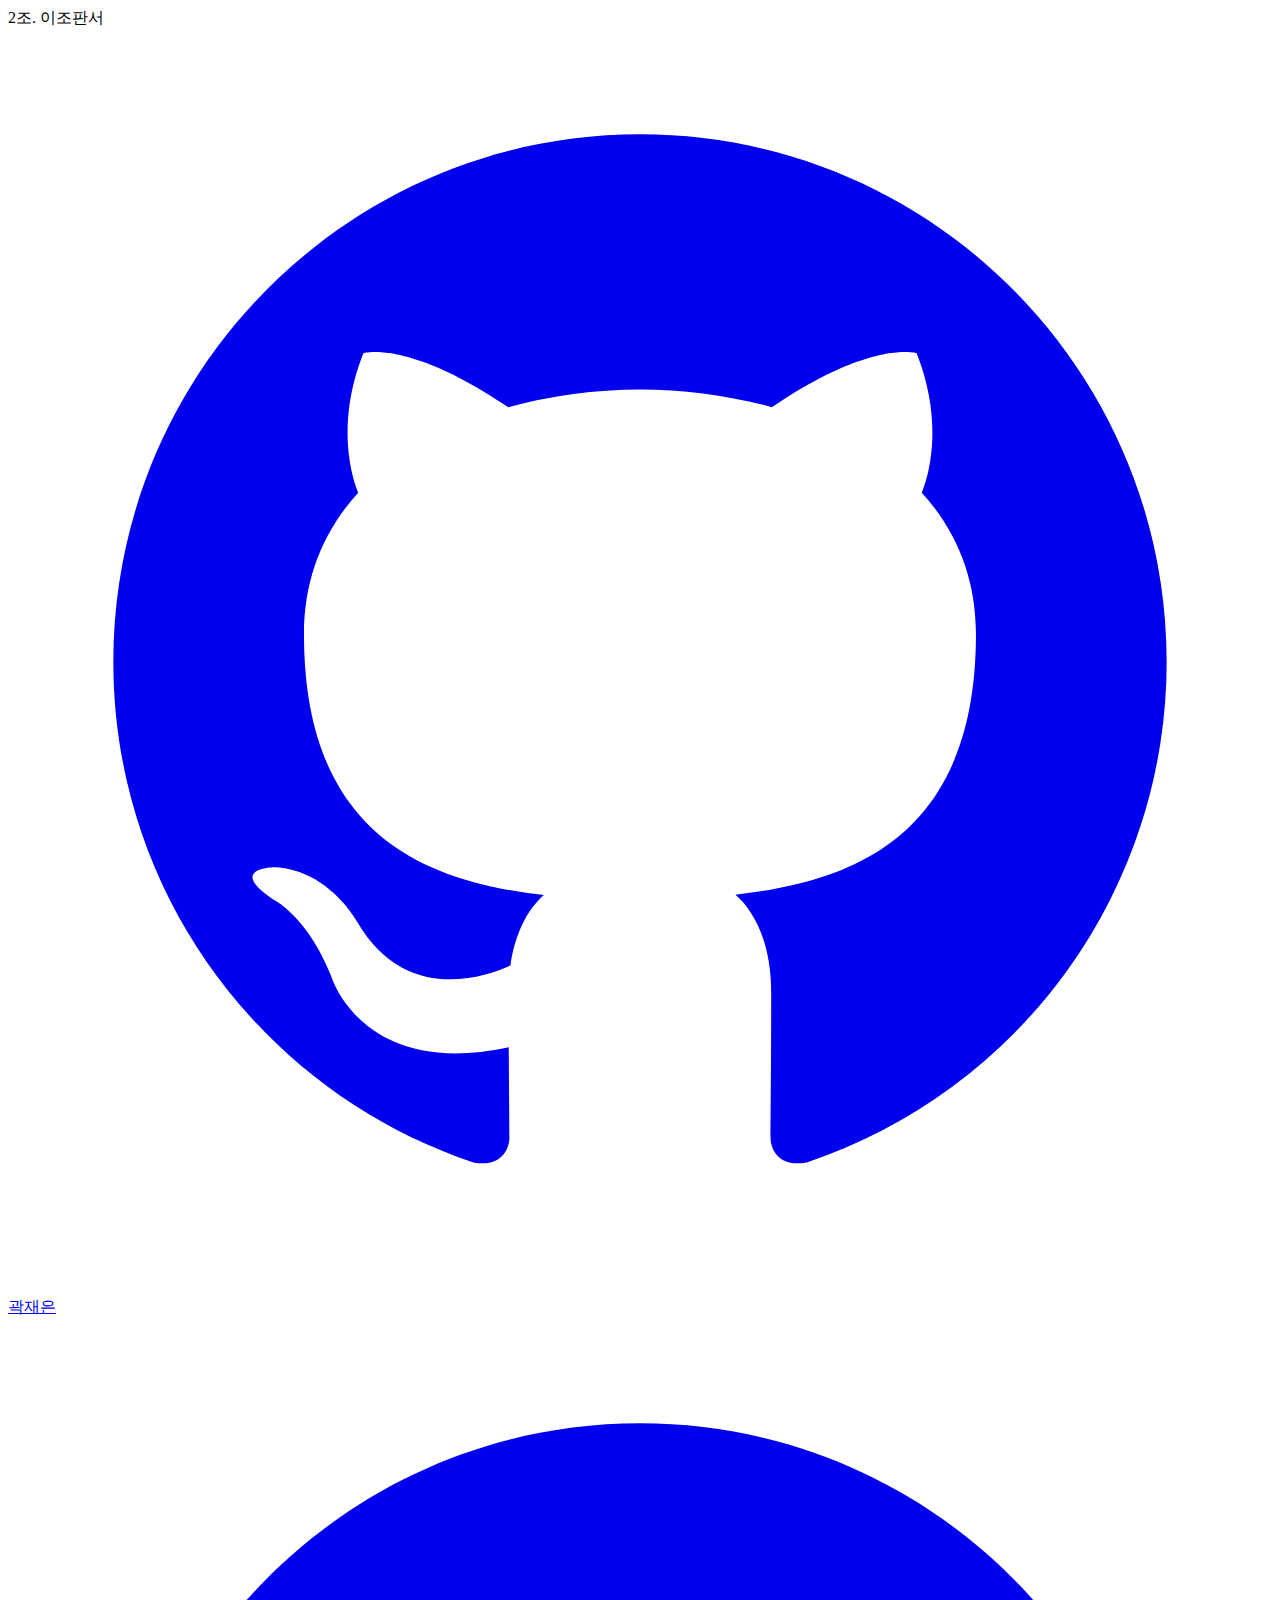
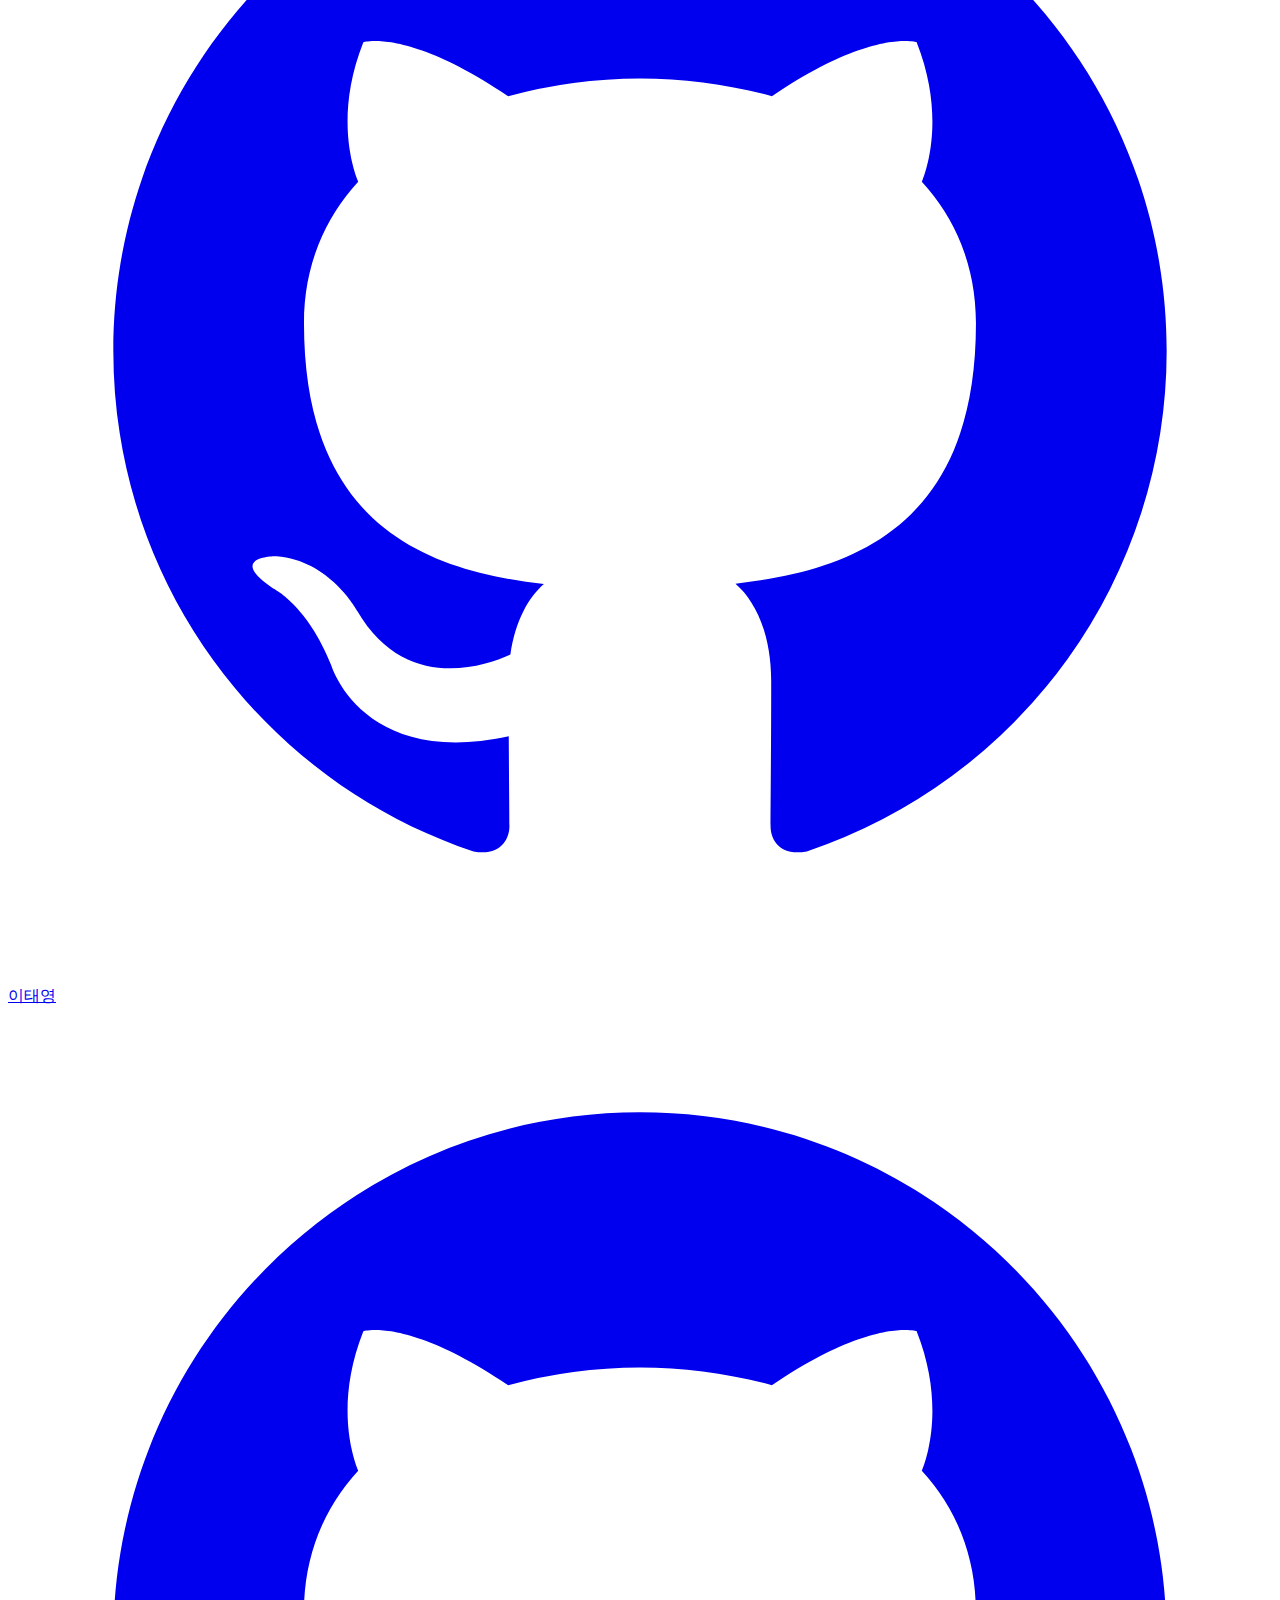
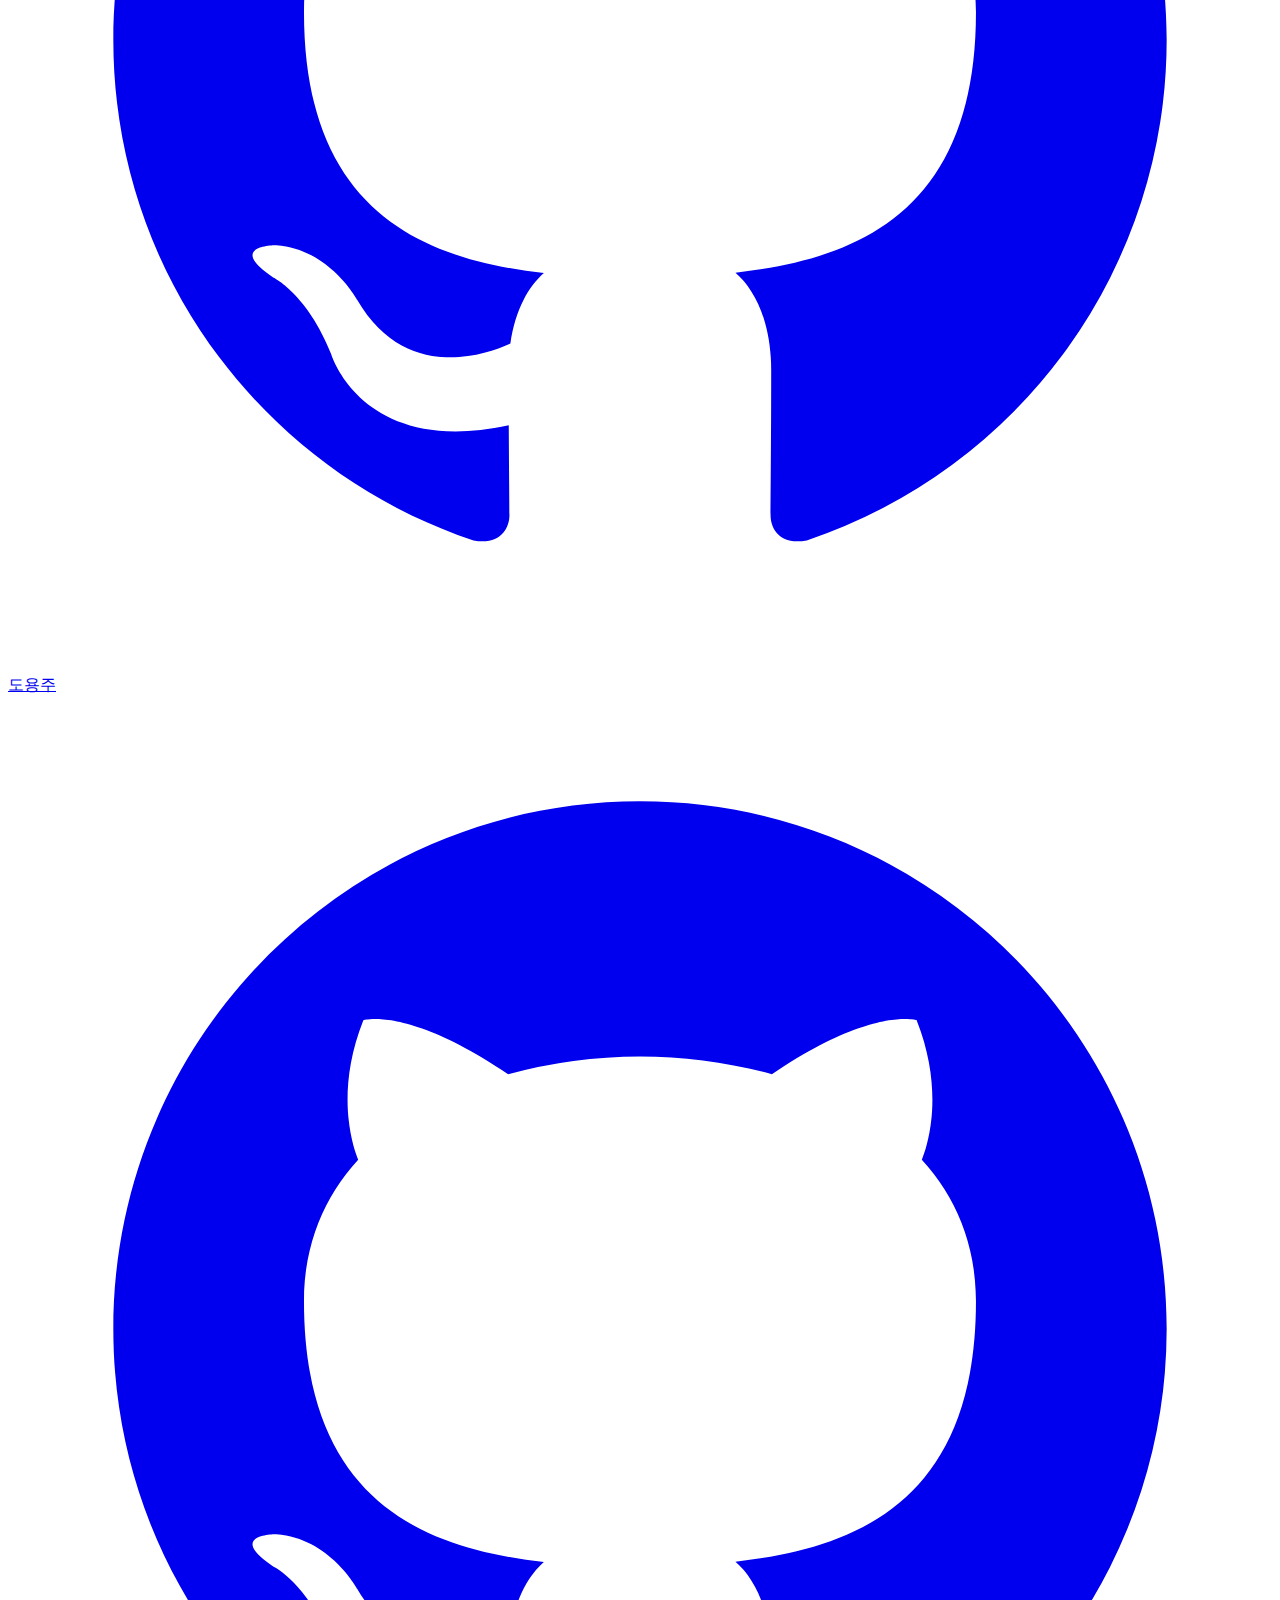
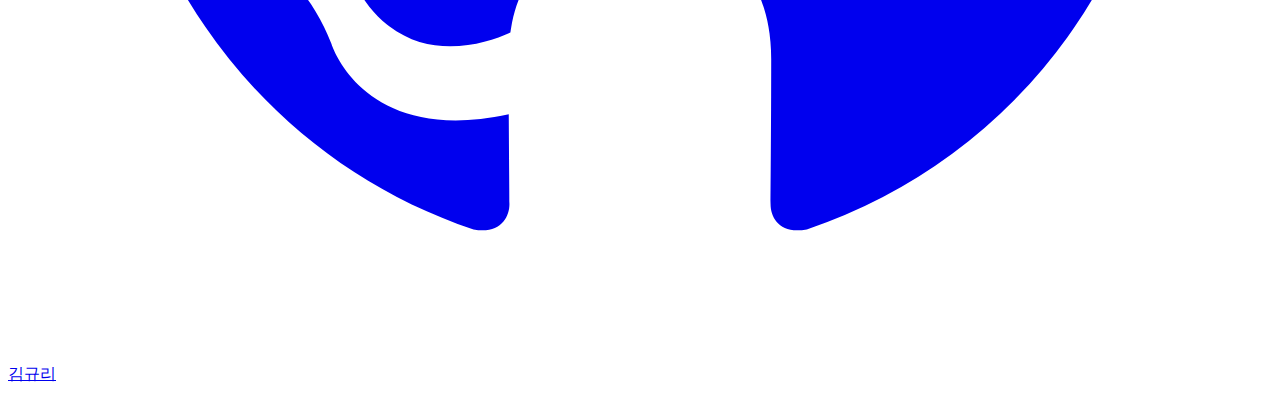
==== reviews/templates/footer.html @ f9b6b223 "base templates setting" ====
<!DOCTYPE html>
<html lang="en">
<head>
  <meta charset="UTF-8">
  <meta http-equiv="X-UA-Compatible" content="IE=edge">
  <meta name="viewport" content="width=device-width, initial-scale=1.0">
  <title>Document</title>
</head>
<body>
  <footer class="bg-gray-200 py-5">
    <div class="text-center">
      <div class="text-gray-500"> 2조. 이조판서</div>
      <div class="flex justify-center my-4">
        <a href="https://github.com/Lightness-of-Being" class="flex flex-col items-center mx-3 text-gray-500 hover:text-gray-900">
          <svg class="w-7 h-7" fill="currentColor" viewBox="0 0 24 24" aria-hidden="true"><path fill-rule="evenodd" d="M12 2C6.477 2 2 6.484 2 12.017c0 4.425 2.865 8.18 6.839 9.504.5.092.682-.217.682-.483 0-.237-.008-.868-.013-1.703-2.782.605-3.369-1.343-3.369-1.343-.454-1.158-1.11-1.466-1.11-1.466-.908-.62.069-.608.069-.608 1.003.07 1.531 1.032 1.531 1.032.892 1.53 2.341 1.088 2.91.832.092-.647.35-1.088.636-1.338-2.22-.253-4.555-1.113-4.555-4.951 0-1.093.39-1.988 1.029-2.688-.103-.253-.446-1.272.098-2.65 0 0 .84-.27 2.75 1.026A9.564 9.564 0 0112 6.844c.85.004 1.705.115 2.504.337 1.909-1.296 2.747-1.027 2.747-1.027.546 1.379.202 2.398.1 2.651.64.7 1.028 1.595 1.028 2.688 0 3.848-2.339 4.695-4.566 4.943.359.309.678.92.678 1.855 0 1.338-.012 2.419-.012 2.747 0 .268.18.58.688.482A10.019 10.019 0 0022 12.017C22 6.484 17.522 2 12 2z" clip-rule="evenodd"></svg>
          <span class="text-sm">곽재은</span>
        </a>
        <a href="https://github.com/fantael95" class="flex flex-col items-center mx-3 text-gray-500 hover:text-gray-900">
          <svg class="w-7 h-7" fill="currentColor" viewBox="0 0 24 24" aria-hidden="true"><path fill-rule="evenodd" d="M12 2C6.477 2 2 6.484 2 12.017c0 4.425 2.865 8.18 6.839 9.504.5.092.682-.217.682-.483 0-.237-.008-.868-.013-1.703-2.782.605-3.369-1.343-3.369-1.343-.454-1.158-1.11-1.466-1.11-1.466-.908-.62.069-.608.069-.608 1.003.07 1.531 1.032 1.531 1.032.892 1.53 2.341 1.088 2.91.832.092-.647.35-1.088.636-1.338-2.22-.253-4.555-1.113-4.555-4.951 0-1.093.39-1.988 1.029-2.688-.103-.253-.446-1.272.098-2.65 0 0 .84-.27 2.75 1.026A9.564 9.564 0 0112 6.844c.85.004 1.705.115 2.504.337 1.909-1.296 2.747-1.027 2.747-1.027.546 1.379.202 2.398.1 2.651.64.7 1.028 1.595 1.028 2.688 0 3.848-2.339 4.695-4.566 4.943.359.309.678.92.678 1.855 0 1.338-.012 2.419-.012 2.747 0 .268.18.58.688.482A10.019 10.019 0 0022 12.017C22 6.484 17.522 2 12 2z" clip-rule="evenodd"></svg>
          <span class="text-sm">이태영</span>
        </a>
        <a href="https://github.com/YongJuDo" class="flex flex-col items-center mx-3 text-gray-500 hover:text-gray-900">
          <svg class="w-7 h-7" fill="currentColor" viewBox="0 0 24 24" aria-hidden="true"><path fill-rule="evenodd" d="M12 2C6.477 2 2 6.484 2 12.017c0 4.425 2.865 8.18 6.839 9.504.5.092.682-.217.682-.483 0-.237-.008-.868-.013-1.703-2.782.605-3.369-1.343-3.369-1.343-.454-1.158-1.11-1.466-1.11-1.466-.908-.62.069-.608.069-.608 1.003.07 1.531 1.032 1.531 1.032.892 1.53 2.341 1.088 2.91.832.092-.647.35-1.088.636-1.338-2.22-.253-4.555-1.113-4.555-4.951 0-1.093.39-1.988 1.029-2.688-.103-.253-.446-1.272.098-2.65 0 0 .84-.27 2.75 1.026A9.564 9.564 0 0112 6.844c.85.004 1.705.115 2.504.337 1.909-1.296 2.747-1.027 2.747-1.027.546 1.379.202 2.398.1 2.651.64.7 1.028 1.595 1.028 2.688 0 3.848-2.339 4.695-4.566 4.943.359.309.678.92.678 1.855 0 1.338-.012 2.419-.012 2.747 0 .268.18.58.688.482A10.019 10.019 0 0022 12.017C22 6.484 17.522 2 12 2z" clip-rule="evenodd"></svg>
          <span class="text-sm">도용주</span>
        </a>
        <a href="https://github.com/Rilee-0320" class="flex flex-col items-center mx-3 text-gray-500 hover:text-gray-900">
          <svg class="w-7 h-7" fill="currentColor" viewBox="0 0 24 24" aria-hidden="true"><path fill-rule="evenodd" d="M12 2C6.477 2 2 6.484 2 12.017c0 4.425 2.865 8.18 6.839 9.504.5.092.682-.217.682-.483 0-.237-.008-.868-.013-1.703-2.782.605-3.369-1.343-3.369-1.343-.454-1.158-1.11-1.466-1.11-1.466-.908-.62.069-.608.069-.608 1.003.07 1.531 1.032 1.531 1.032.892 1.53 2.341 1.088 2.91.832.092-.647.35-1.088.636-1.338-2.22-.253-4.555-1.113-4.555-4.951 0-1.093.39-1.988 1.029-2.688-.103-.253-.446-1.272.098-2.65 0 0 .84-.27 2.75 1.026A9.564 9.564 0 0112 6.844c.85.004 1.705.115 2.504.337 1.909-1.296 2.747-1.027 2.747-1.027.546 1.379.202 2.398.1 2.651.64.7 1.028 1.595 1.028 2.688 0 3.848-2.339 4.695-4.566 4.943.359.309.678.92.678 1.855 0 1.338-.012 2.419-.012 2.747 0 .268.18.58.688.482A10.019 10.019 0 0022 12.017C22 6.484 17.522 2 12 2z" clip-rule="evenodd"></svg>
          <span class="text-sm">김규리</span>
        </a>
      </div>
    </div>
  </footer>
</body>
</html>
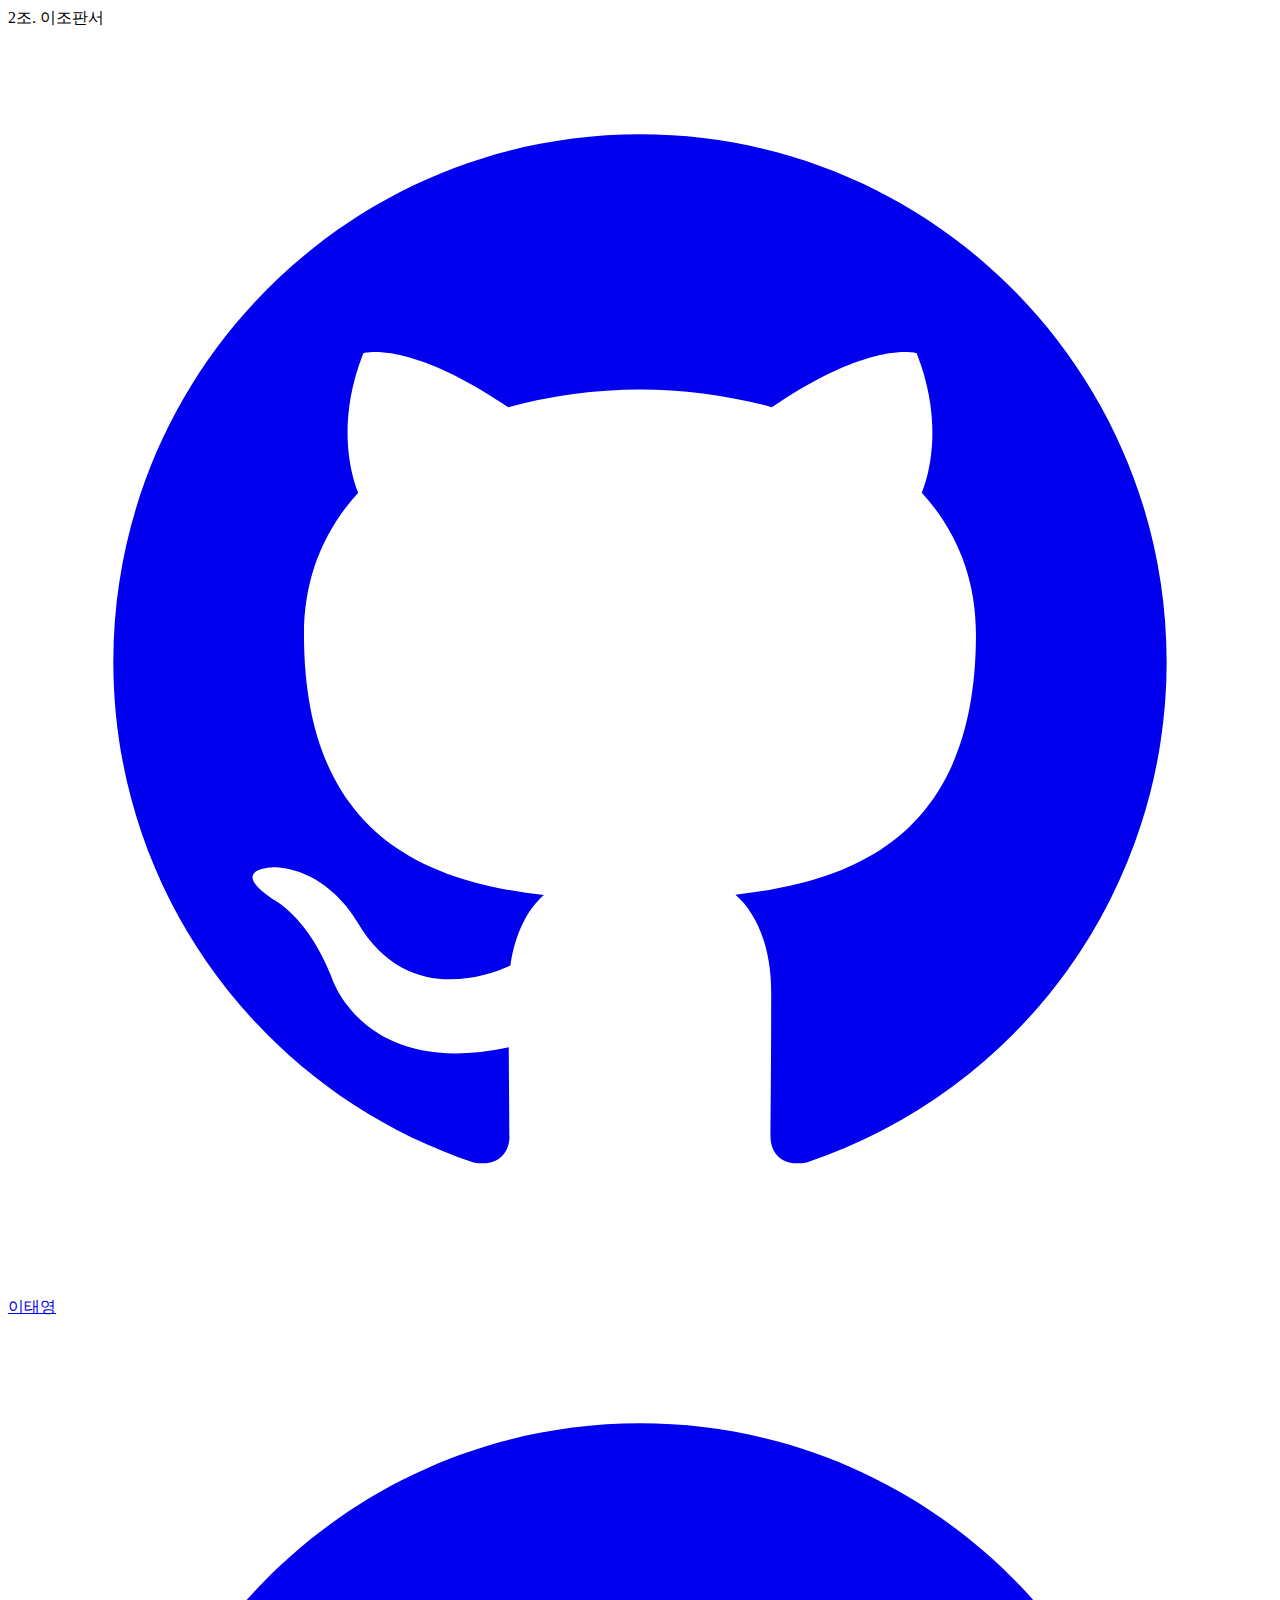
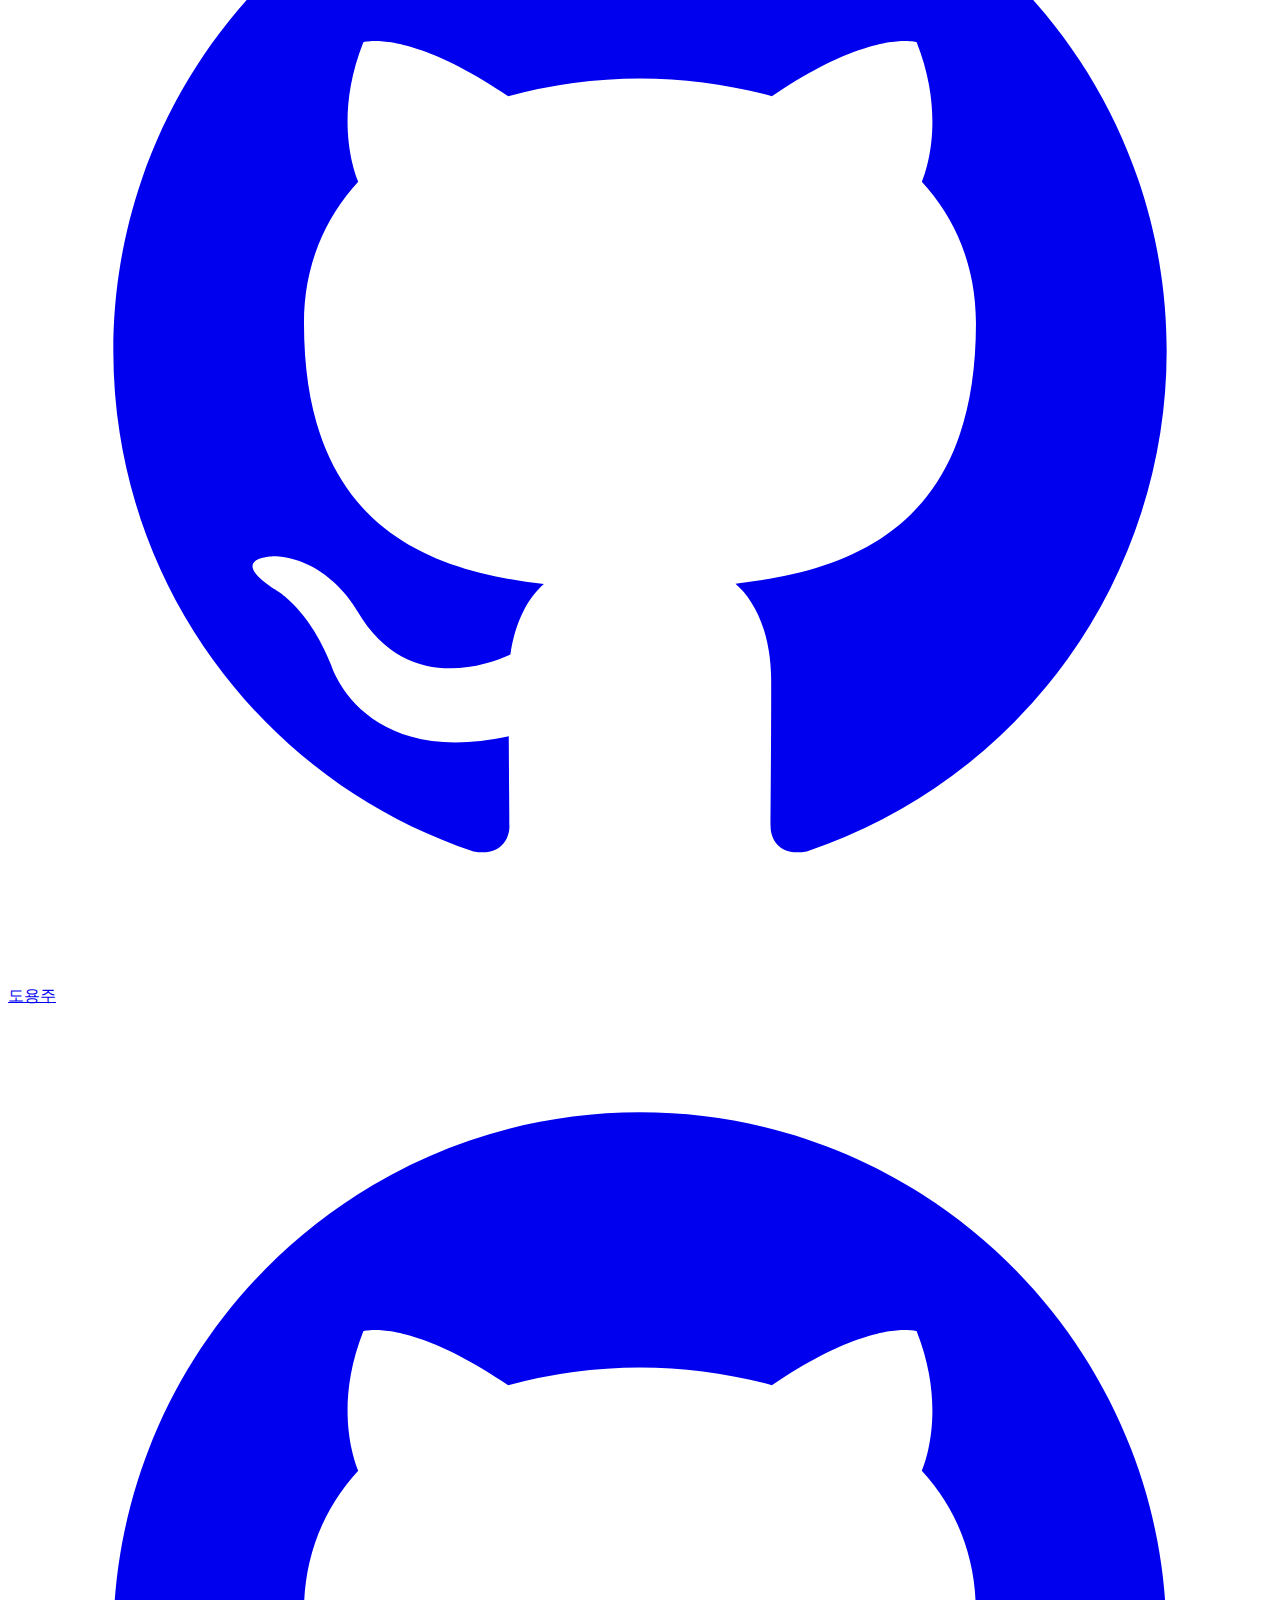
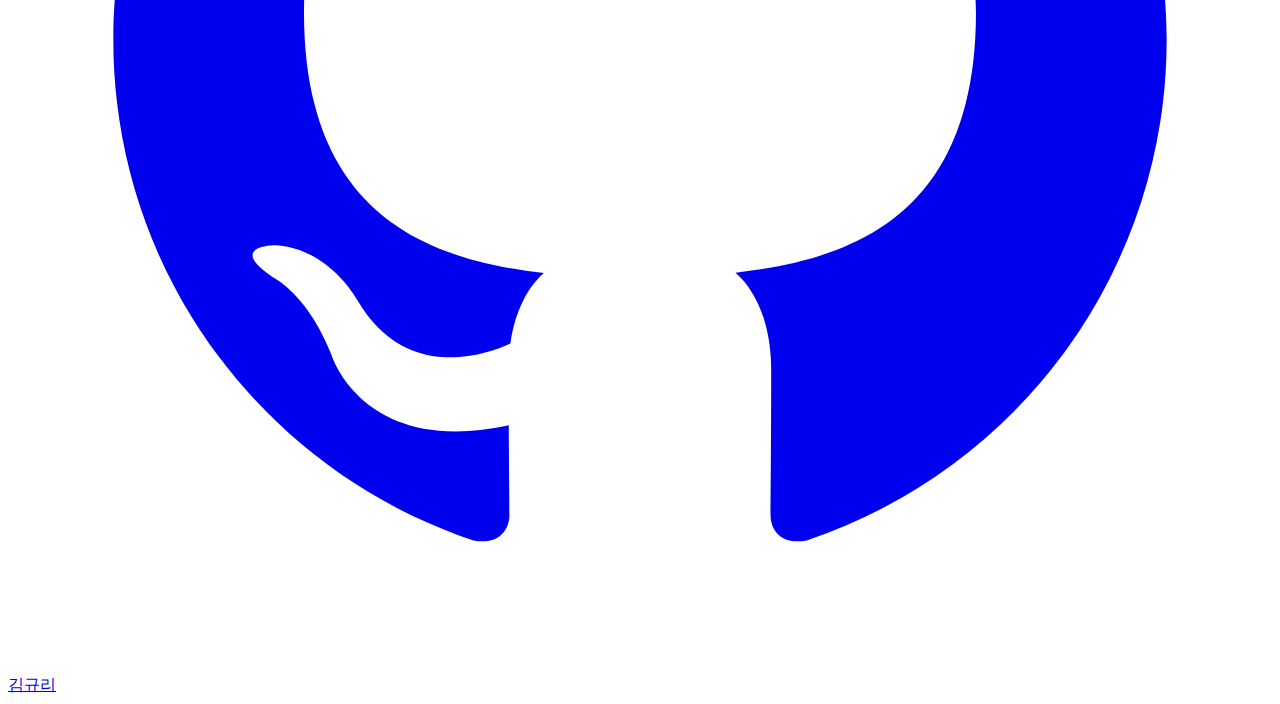
==== commit a31afe5c: "Merge pull request #8 from Rilee-0320/category_crawling" ====
--- a/reviews/templates/footer.html
+++ b/reviews/templates/footer.html
@@ -4,17 +4,13 @@
   <meta charset="UTF-8">
   <meta http-equiv="X-UA-Compatible" content="IE=edge">
   <meta name="viewport" content="width=device-width, initial-scale=1.0">
-  <title>Document</title>
+  <title>유신사</title>
 </head>
 <body>
   <footer class="bg-gray-200 py-5">
     <div class="text-center">
       <div class="text-gray-500"> 2조. 이조판서</div>
       <div class="flex justify-center my-4">
-        <a href="https://github.com/Lightness-of-Being" class="flex flex-col items-center mx-3 text-gray-500 hover:text-gray-900">
-          <svg class="w-7 h-7" fill="currentColor" viewBox="0 0 24 24" aria-hidden="true"><path fill-rule="evenodd" d="M12 2C6.477 2 2 6.484 2 12.017c0 4.425 2.865 8.18 6.839 9.504.5.092.682-.217.682-.483 0-.237-.008-.868-.013-1.703-2.782.605-3.369-1.343-3.369-1.343-.454-1.158-1.11-1.466-1.11-1.466-.908-.62.069-.608.069-.608 1.003.07 1.531 1.032 1.531 1.032.892 1.53 2.341 1.088 2.91.832.092-.647.35-1.088.636-1.338-2.22-.253-4.555-1.113-4.555-4.951 0-1.093.39-1.988 1.029-2.688-.103-.253-.446-1.272.098-2.65 0 0 .84-.27 2.75 1.026A9.564 9.564 0 0112 6.844c.85.004 1.705.115 2.504.337 1.909-1.296 2.747-1.027 2.747-1.027.546 1.379.202 2.398.1 2.651.64.7 1.028 1.595 1.028 2.688 0 3.848-2.339 4.695-4.566 4.943.359.309.678.92.678 1.855 0 1.338-.012 2.419-.012 2.747 0 .268.18.58.688.482A10.019 10.019 0 0022 12.017C22 6.484 17.522 2 12 2z" clip-rule="evenodd"></svg>
-          <span class="text-sm">곽재은</span>
-        </a>
         <a href="https://github.com/fantael95" class="flex flex-col items-center mx-3 text-gray-500 hover:text-gray-900">
           <svg class="w-7 h-7" fill="currentColor" viewBox="0 0 24 24" aria-hidden="true"><path fill-rule="evenodd" d="M12 2C6.477 2 2 6.484 2 12.017c0 4.425 2.865 8.18 6.839 9.504.5.092.682-.217.682-.483 0-.237-.008-.868-.013-1.703-2.782.605-3.369-1.343-3.369-1.343-.454-1.158-1.11-1.466-1.11-1.466-.908-.62.069-.608.069-.608 1.003.07 1.531 1.032 1.531 1.032.892 1.53 2.341 1.088 2.91.832.092-.647.35-1.088.636-1.338-2.22-.253-4.555-1.113-4.555-4.951 0-1.093.39-1.988 1.029-2.688-.103-.253-.446-1.272.098-2.65 0 0 .84-.27 2.75 1.026A9.564 9.564 0 0112 6.844c.85.004 1.705.115 2.504.337 1.909-1.296 2.747-1.027 2.747-1.027.546 1.379.202 2.398.1 2.651.64.7 1.028 1.595 1.028 2.688 0 3.848-2.339 4.695-4.566 4.943.359.309.678.92.678 1.855 0 1.338-.012 2.419-.012 2.747 0 .268.18.58.688.482A10.019 10.019 0 0022 12.017C22 6.484 17.522 2 12 2z" clip-rule="evenodd"></svg>
           <span class="text-sm">이태영</span>
